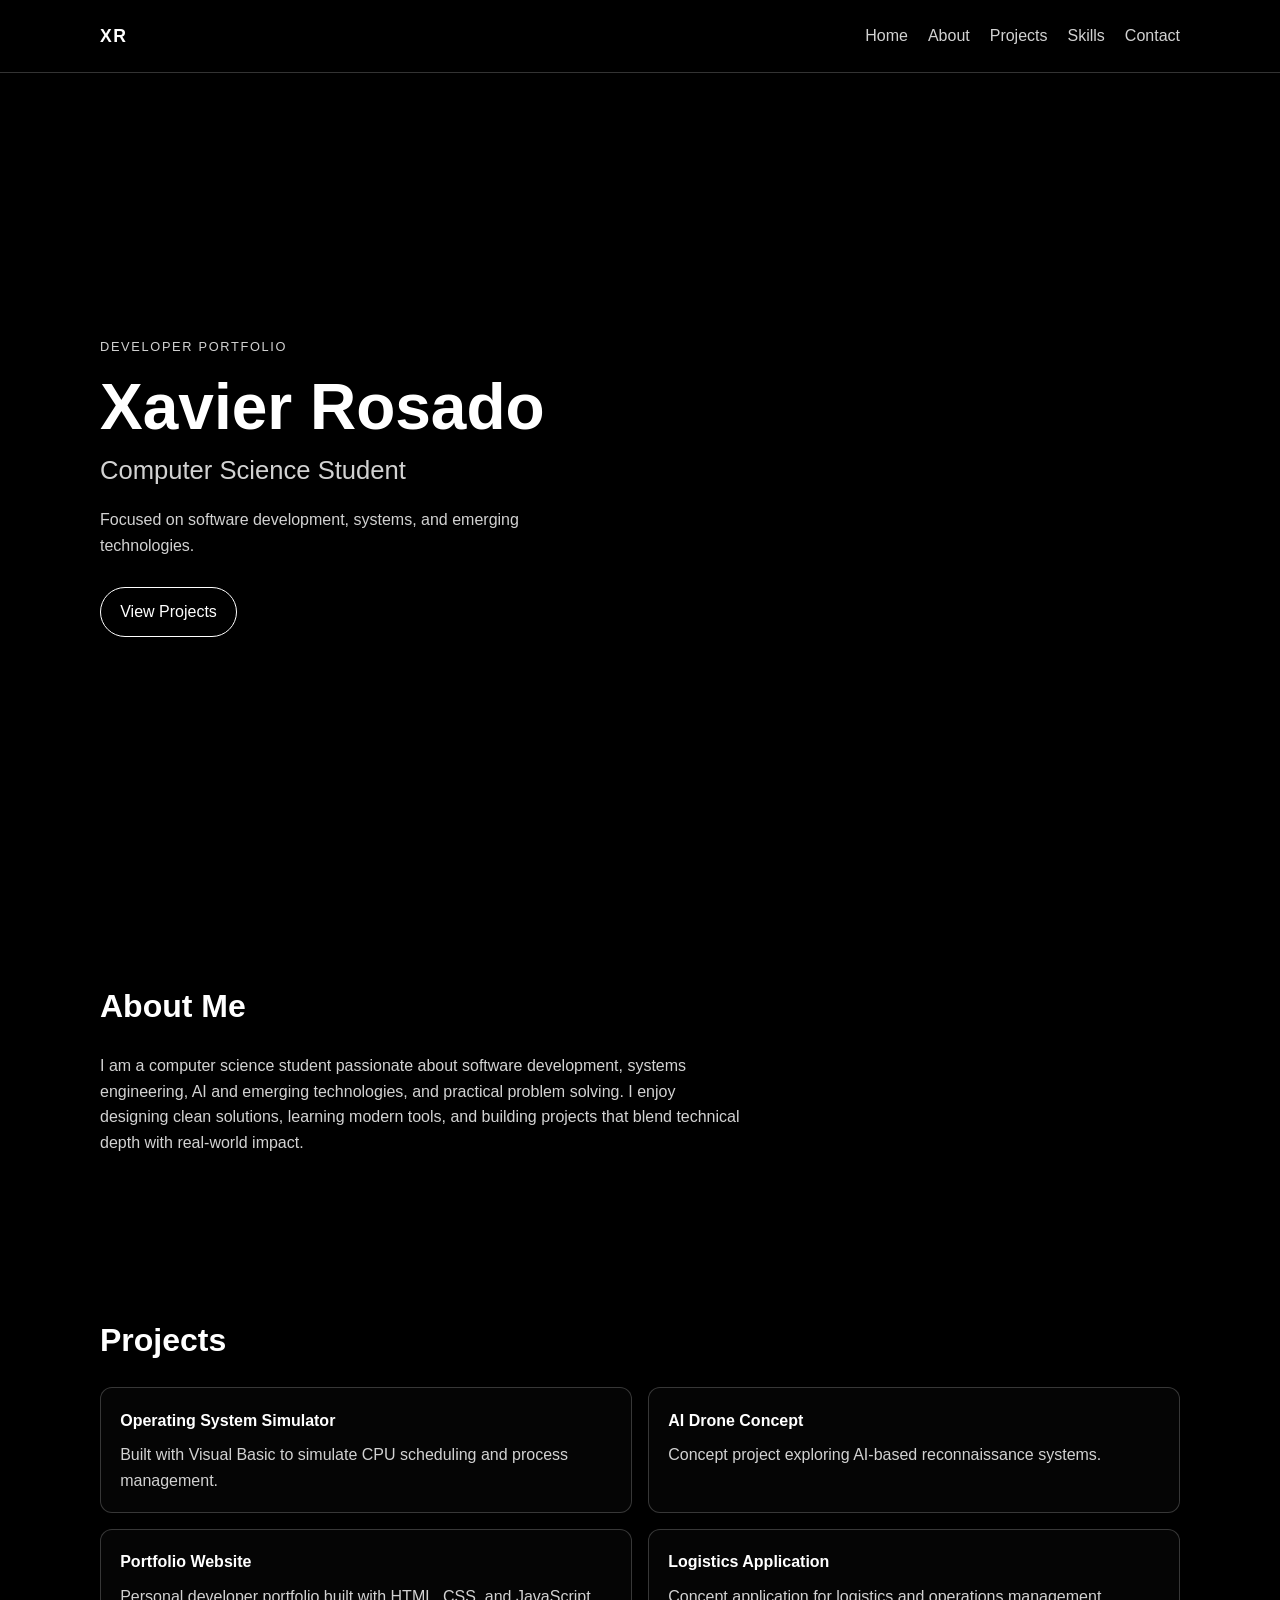
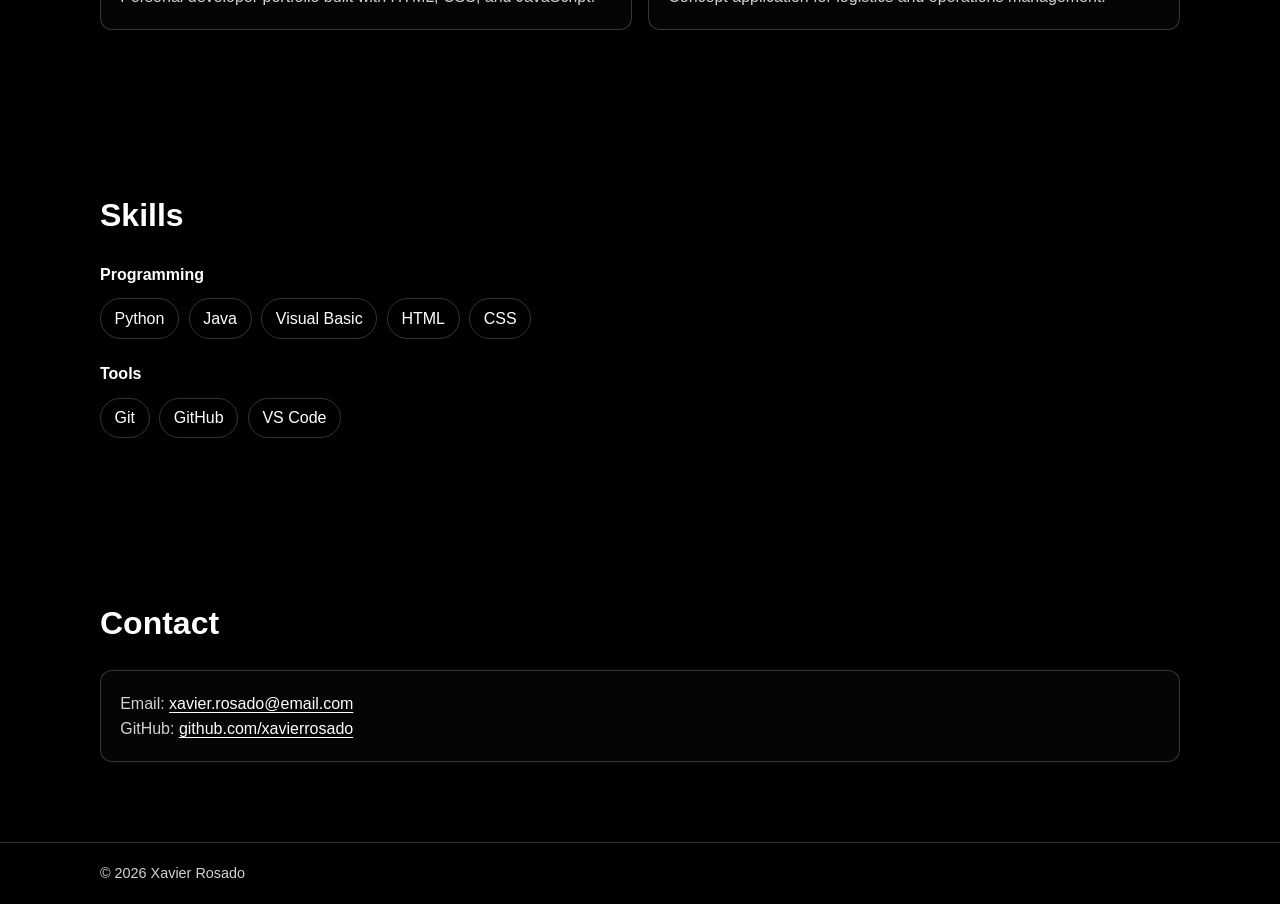
==== index.html @ 78131a2d "Rebuild portfolio with required root index structure" ====
<!DOCTYPE html>
<html lang="en">
<head>
  <meta charset="UTF-8">
  <meta name="viewport" content="width=device-width, initial-scale=1.0">
  <title>Xavier Rosado | Developer Portfolio</title>
  <link rel="stylesheet" href="styles.css">
</head>
<body>
  <header class="site-header">
    <div class="container nav-wrap">
      <a href="#home" class="logo">XR</a>
      <button class="menu-toggle" aria-label="Toggle navigation" aria-expanded="false">☰</button>
      <nav class="nav-links">
        <a href="#home">Home</a>
        <a href="#about">About</a>
        <a href="#projects">Projects</a>
        <a href="#skills">Skills</a>
        <a href="#contact">Contact</a>
      </nav>
    </div>
  </header>

  <main>
    <section id="home" class="hero section">
      <div class="container hero-content">
        <p class="eyebrow">Developer Portfolio</p>
        <h1>Xavier Rosado</h1>
        <h2>Computer Science Student</h2>
        <p class="hero-line">Focused on software development, systems, and emerging technologies.</p>
        <a href="#projects" class="button">View Projects</a>
      </div>
    </section>

    <section id="about" class="section">
      <div class="container">
        <h3 class="section-title">About Me</h3>
        <p class="about-text">
          I am a computer science student passionate about software development, systems engineering,
          AI and emerging technologies, and practical problem solving. I enjoy designing clean solutions,
          learning modern tools, and building projects that blend technical depth with real-world impact.
        </p>
      </div>
    </section>

    <section id="projects" class="section">
      <div class="container">
        <h3 class="section-title">Projects</h3>
        <div class="card-grid">
          <article class="card">
            <h4>Operating System Simulator</h4>
            <p>Built with Visual Basic to simulate CPU scheduling and process management.</p>
          </article>
          <article class="card">
            <h4>AI Drone Concept</h4>
            <p>Concept project exploring AI-based reconnaissance systems.</p>
          </article>
          <article class="card">
            <h4>Portfolio Website</h4>
            <p>Personal developer portfolio built with HTML, CSS, and JavaScript.</p>
          </article>
          <article class="card">
            <h4>Logistics Application</h4>
            <p>Concept application for logistics and operations management.</p>
          </article>
        </div>
      </div>
    </section>

    <section id="skills" class="section">
      <div class="container">
        <h3 class="section-title">Skills</h3>
        <div class="skills-layout">
          <div class="skill-group">
            <h4>Programming</h4>
            <div class="pills">
              <span>Python</span>
              <span>Java</span>
              <span>Visual Basic</span>
              <span>HTML</span>
              <span>CSS</span>
            </div>
          </div>
          <div class="skill-group">
            <h4>Tools</h4>
            <div class="pills">
              <span>Git</span>
              <span>GitHub</span>
              <span>VS Code</span>
            </div>
          </div>
        </div>
      </div>
    </section>

    <section id="contact" class="section">
      <div class="container">
        <h3 class="section-title">Contact</h3>
        <div class="contact-card">
          <p>Email: <a href="mailto:xavier.rosado@email.com">xavier.rosado@email.com</a></p>
          <p>GitHub: <a href="https://github.com/xavierrosado" target="_blank" rel="noopener noreferrer">github.com/xavierrosado</a></p>
        </div>
      </div>
    </section>
  </main>

  <footer class="site-footer">
    <div class="container">
      <p>© 2026 Xavier Rosado</p>
    </div>
  </footer>

  <script src="script.js"></script>
</body>
</html>
---- styles.css ----
:root {
  --bg: #000000;
  --text: #ffffff;
  --muted: #d2d2d2;
  --line: rgba(255, 255, 255, 0.2);
  --glow: rgba(255, 255, 255, 0.18);
}

* {
  box-sizing: border-box;
  margin: 0;
  padding: 0;
}

html {
  scroll-behavior: smooth;
}

body {
  background: var(--bg);
  color: var(--text);
  font-family: "Inter", "Segoe UI", Roboto, sans-serif;
  line-height: 1.6;
}

.container {
  width: min(1080px, 92%);
  margin: 0 auto;
}

.site-header {
  position: sticky;
  top: 0;
  background: rgba(0, 0, 0, 0.9);
  border-bottom: 1px solid var(--line);
  backdrop-filter: blur(8px);
  z-index: 100;
}

.nav-wrap {
  min-height: 72px;
  display: flex;
  align-items: center;
  justify-content: space-between;
}

.logo {
  color: var(--text);
  text-decoration: none;
  font-size: 1.1rem;
  font-weight: 700;
  letter-spacing: 0.08em;
}

.nav-links {
  display: flex;
  gap: 1.25rem;
}

.nav-links a {
  color: var(--muted);
  text-decoration: none;
  transition: color 0.25s ease, text-shadow 0.25s ease;
}

.nav-links a:hover {
  color: var(--text);
  text-shadow: 0 0 10px var(--glow);
}

.menu-toggle {
  display: none;
  background: transparent;
  color: var(--text);
  border: 1px solid var(--line);
  padding: 0.35rem 0.55rem;
  border-radius: 6px;
}

.section {
  padding: 5rem 0;
}

.hero {
  min-height: calc(100vh - 72px);
  display: flex;
  align-items: center;
}

.eyebrow {
  color: var(--muted);
  letter-spacing: 0.13em;
  text-transform: uppercase;
  font-size: 0.8rem;
  margin-bottom: 0.9rem;
}

.hero h1 {
  font-size: clamp(2rem, 5vw, 4rem);
  line-height: 1.1;
}

.hero h2 {
  color: var(--muted);
  font-weight: 500;
  margin-top: 0.5rem;
  font-size: clamp(1.1rem, 2.8vw, 1.6rem);
}

.hero-line {
  margin-top: 1rem;
  max-width: 56ch;
  color: var(--muted);
}

.button {
  margin-top: 1.8rem;
  display: inline-block;
  color: var(--text);
  text-decoration: none;
  border: 1px solid var(--text);
  padding: 0.7rem 1.2rem;
  border-radius: 999px;
  transition: transform 0.25s ease, box-shadow 0.25s ease;
}

.button:hover {
  transform: translateY(-2px);
  box-shadow: 0 0 18px var(--glow);
}

.section-title {
  font-size: clamp(1.4rem, 3vw, 2rem);
  margin-bottom: 1.3rem;
}

.about-text {
  max-width: 72ch;
  color: var(--muted);
}

.card-grid {
  display: grid;
  grid-template-columns: repeat(2, minmax(0, 1fr));
  gap: 1rem;
}

.card {
  border: 1px solid var(--line);
  background: #050505;
  padding: 1.2rem;
  border-radius: 12px;
  transition: transform 0.25s ease, box-shadow 0.25s ease, border-color 0.25s ease;
}

.card h4 {
  margin-bottom: 0.55rem;
}

.card p {
  color: var(--muted);
}

.card:hover {
  transform: translateY(-4px);
  border-color: rgba(255, 255, 255, 0.45);
  box-shadow: 0 0 18px var(--glow);
}

.skills-layout {
  display: grid;
  gap: 1.4rem;
}

.skill-group h4 {
  margin-bottom: 0.7rem;
}

.pills {
  display: flex;
  flex-wrap: wrap;
  gap: 0.6rem;
}

.pills span {
  border: 1px solid var(--line);
  border-radius: 999px;
  padding: 0.4rem 0.85rem;
  color: var(--text);
  transition: box-shadow 0.25s ease, border-color 0.25s ease;
}

.pills span:hover {
  border-color: rgba(255, 255, 255, 0.45);
  box-shadow: 0 0 14px var(--glow);
}

.contact-card {
  border: 1px solid var(--line);
  background: #050505;
  border-radius: 12px;
  padding: 1.2rem;
}

.contact-card p {
  color: var(--muted);
}

.contact-card a {
  color: var(--text);
  text-underline-offset: 3px;
}

.site-footer {
  border-top: 1px solid var(--line);
  padding: 1.2rem 0;
}

.site-footer p {
  color: var(--muted);
  font-size: 0.9rem;
}

@media (max-width: 860px) {
  .card-grid {
    grid-template-columns: 1fr;
  }
}

@media (max-width: 700px) {
  .menu-toggle {
    display: inline-block;
  }

  .nav-links {
    position: absolute;
    top: 72px;
    left: 0;
    right: 0;
    background: #000;
    border-bottom: 1px solid var(--line);
    padding: 0.8rem 4%;
    display: grid;
    gap: 0.7rem;
    transform: scaleY(0);
    transform-origin: top;
    opacity: 0;
    pointer-events: none;
    transition: transform 0.2s ease, opacity 0.2s ease;
  }

  .nav-links.open {
    transform: scaleY(1);
    opacity: 1;
    pointer-events: auto;
  }

  .section {
    padding: 4rem 0;
  }
}
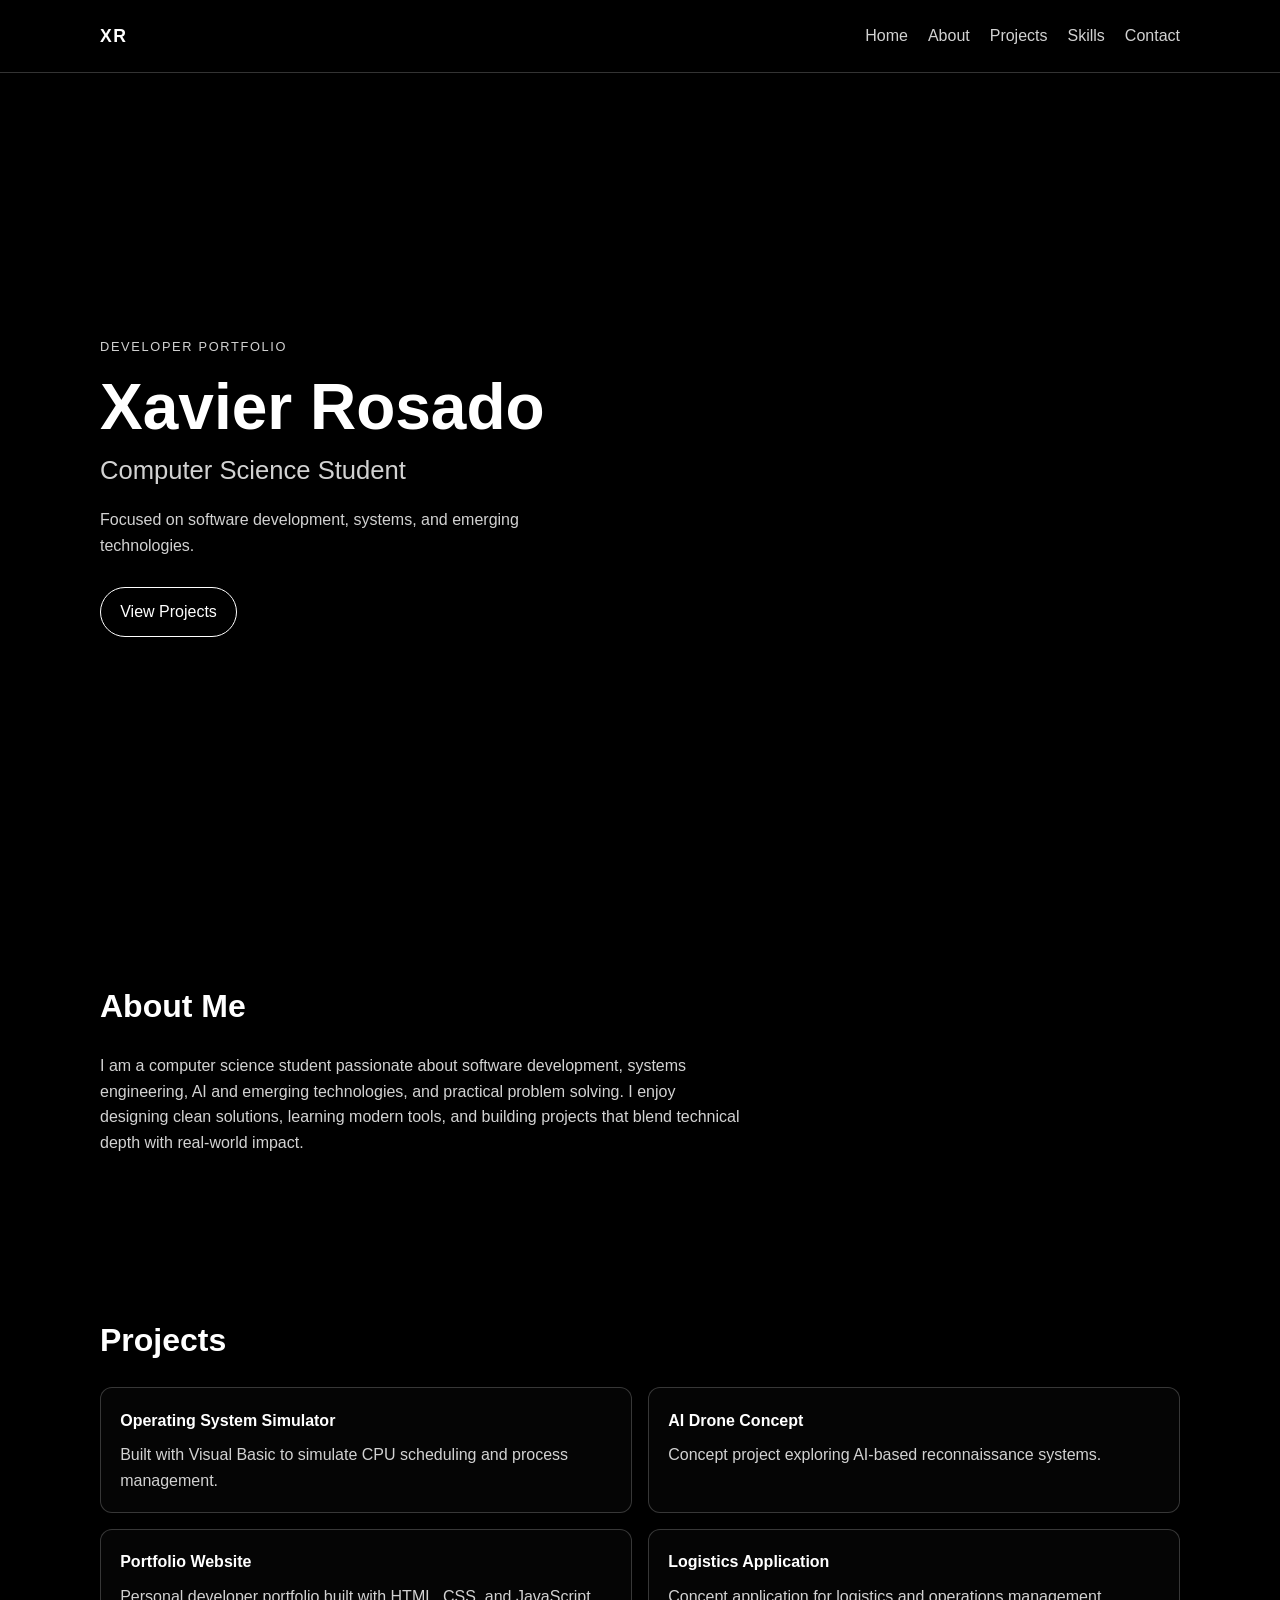
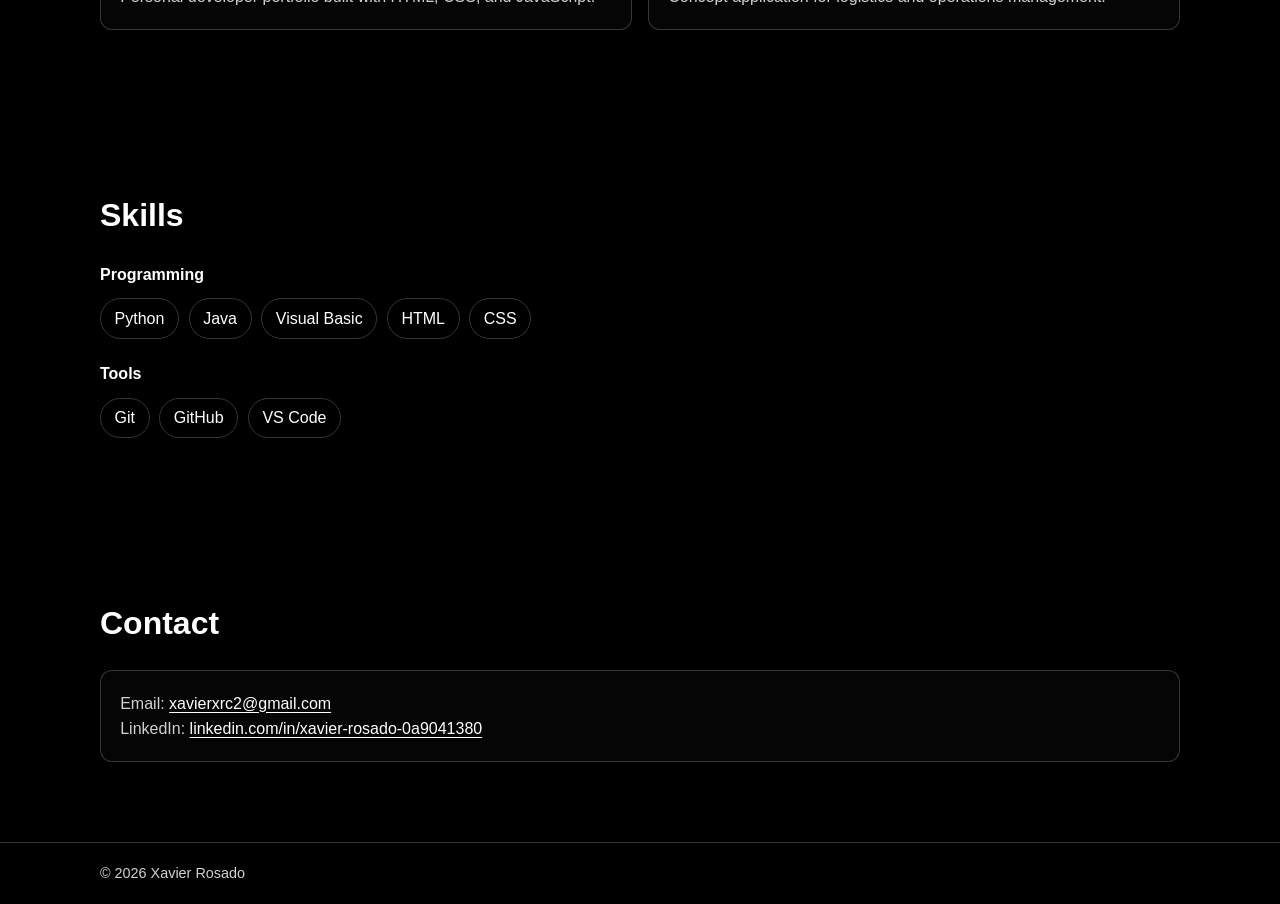
==== commit e05cc32b: "Update contact information in index.html" ====
--- a/index.html
+++ b/index.html
@@ -97,8 +97,13 @@
       <div class="container">
         <h3 class="section-title">Contact</h3>
         <div class="contact-card">
-          <p>Email: <a href="mailto:xavier.rosado@email.com">xavier.rosado@email.com</a></p>
-          <p>GitHub: <a href="https://github.com/xavierrosado" target="_blank" rel="noopener noreferrer">github.com/xavierrosado</a></p>
+<p>Email: <a href="mailto:xavierxrc2@gmail.com">xavierxrc2@gmail.com</a></p>
+
+<p>LinkedIn: 
+<a href="https://www.linkedin.com/in/xavier-rosado-0a9041380" target="_blank">
+linkedin.com/in/xavier-rosado-0a9041380
+</a>
+</p>
         </div>
       </div>
     </section>
